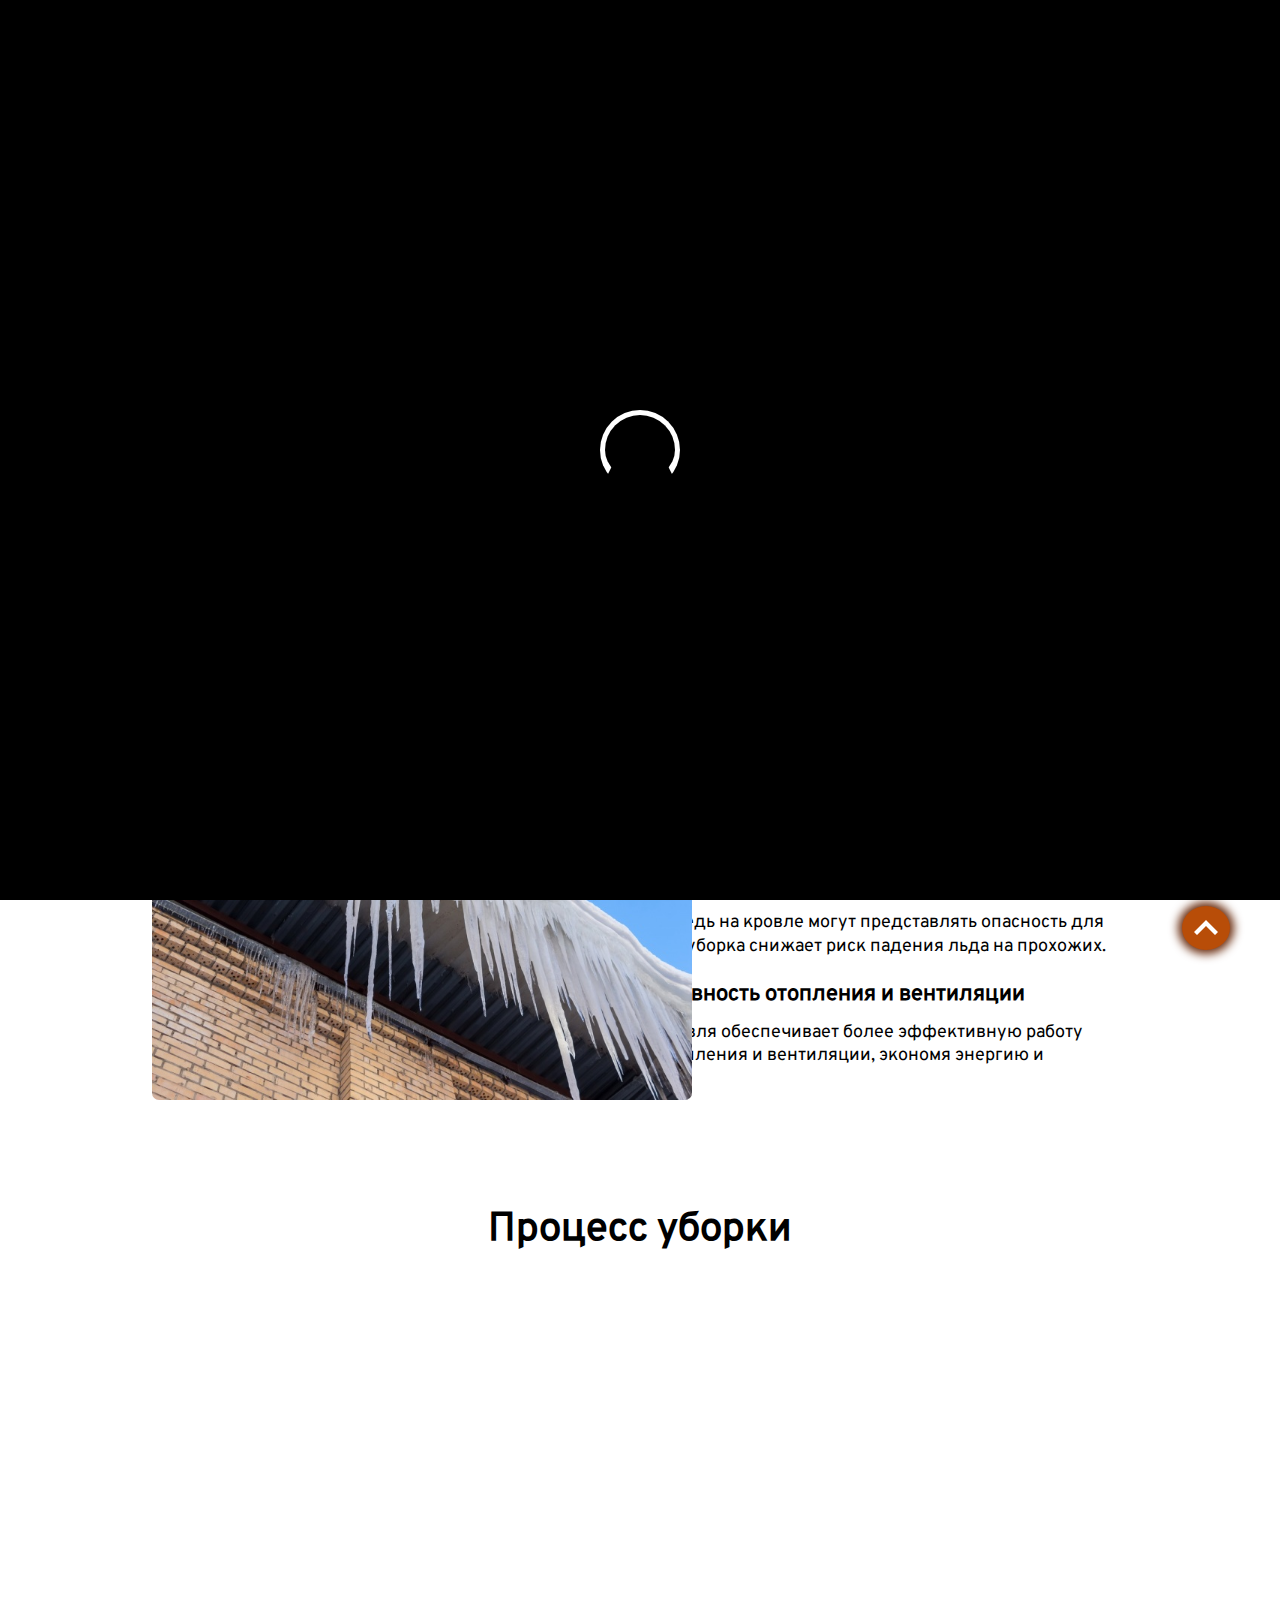
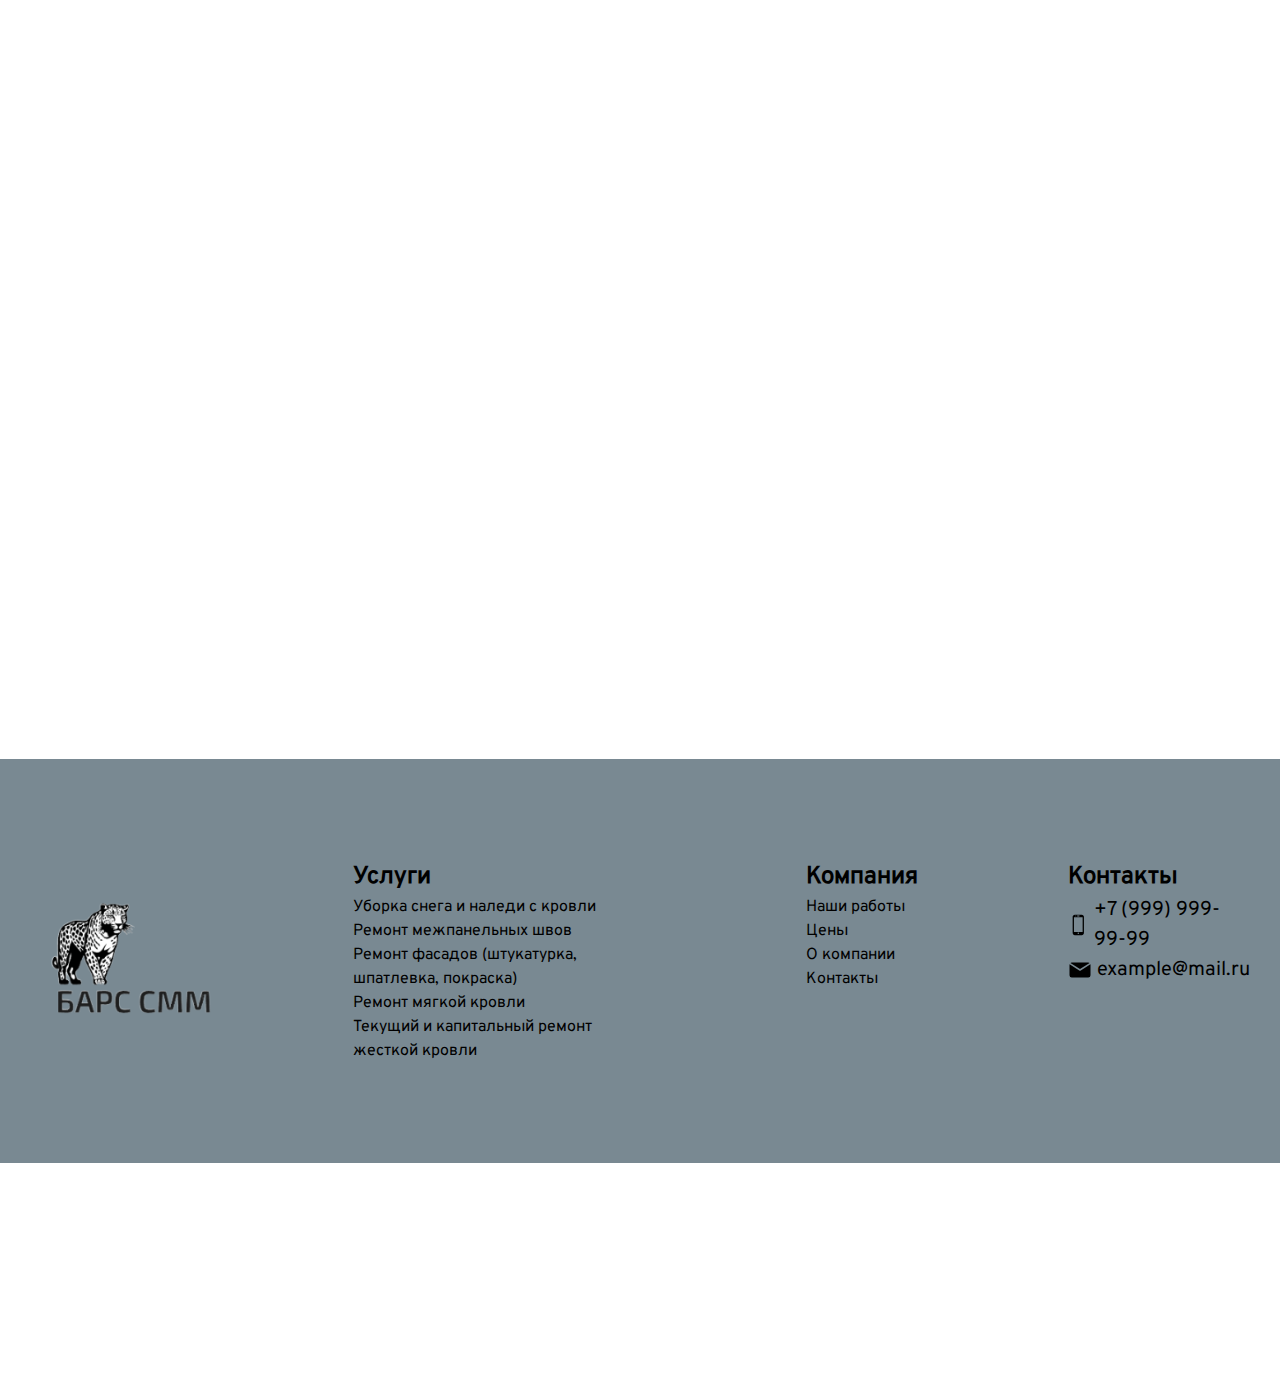
==== pages/snow-remove.html @ 321c091b "first commit" ====
<!DOCTYPE html>
<html lang="en">
<head>
	<meta charset="UTF-8">
	<meta name="viewport" content="width=device-width, initial-scale=1.0">
	<link rel="stylesheet" href="../css/style.css">
	<script src="../script/script.js" defer></script>
	<title>Уборка снега и наледи с кровли</title>
</head>
<body>

	<div class="preloader" id="preloader">
		<div class="load__elem"></div>
	</div>

	<header class="navigation navigation-extra ">
		<div class="container">
			<div class="navigation__wrapper">
				<a href="../index.html" class="navigation__logo">
					<img src="../img/logo.png" alt="">
				</a>
				<nav class="nav">
					<ul class="nav__list">
						<li class="nav__item link__service">
							<a href="" class="nav__link">Услуги</a>
							<ul class="nav__sub-services">
								<li>
									<a class="services__link" href="../pages/snow-remove.html">Уборка снега и наледи с кровли</a>
								</li>
								<li>
									<a class="services__link" href="">Ремонт межпанельных швов</a>
								</li>
								<li>
									<a class="services__link" href="">Ремонт фасадов (штукатурка, шпатлевка, покраска)</a>
								</li>
								<li>
									<a class="services__link" href="">Ремонт мягкой кровли</a>
								</li>
								<li>
									<a class="services__link" href="">Текущий и капитальный ремонт жесткой кровли</a>
								</li>
							</ul>
						</li>
						<li class="nav__item">
							<a href="" class="nav__link">Наши работы</a>
						</li>
						<li class="nav__item">
							<a href="" class="nav__link">Цены</a>
						</li>
						<li class="nav__item">
							<a href="" class="nav__link">О компании</a>
						</li>
						<li class="nav__item">
							<a href="" class="nav__link">Контакты</a>
						</li>
					</ul>
				</nav>
				<div class="navigation__contact contact">
					<button class="contact__button menu-open-button" id="menu-open">
						<span class="contact__icon">
							<svg xmlns="http://www.w3.org/2000/svg" id="phone" x="0" y="0" version="1.1" viewBox="0 0 29 29"
								xml:space="preserve">
								<path
									d="M20.666 27.021a5.907 5.907 0 0 1-2.934-.779l-.126-.071A39.137 39.137 0 0 1 3.491 12.355l-.657-1.095a5.849 5.849 0 0 1 .881-7.153l1.309-1.309c1.1-1.1 2.889-1.1 3.988 0l2.884 2.884a2.83 2.83 0 0 1 .464 3.378l-1.084 1.925a.213.213 0 0 0 .035.255l6.421 6.421a.216.216 0 0 0 .257.034l1.922-1.083.001-.001a2.832 2.832 0 0 1 3.378.464l2.885 2.886c1.1 1.1 1.1 2.889 0 3.988l-1.367 1.366a5.848 5.848 0 0 1-4.142 1.706zM7.018 3.973c-.21 0-.42.08-.58.24L5.129 5.521a3.85 3.85 0 0 0-.58 4.708l.657 1.095a37.13 37.13 0 0 0 13.389 13.107l.126.071c1.526.873 3.446.626 4.672-.602l1.367-1.366a.82.82 0 0 0 0-1.16l-2.885-2.886a.823.823 0 0 0-.983-.134l-1.922 1.083a2.222 2.222 0 0 1-2.652-.363l-6.421-6.421a2.218 2.218 0 0 1-.363-2.651l1.084-1.924a.824.824 0 0 0-.135-.982L7.598 4.213a.818.818 0 0 0-.58-.24z"
									fill="currentColor" class="color000000">
								</path>
							</svg>
						</span>
						<span class="contact__description">Связаться с нами</span>
					</button>
					<div class="menu-items">
						<a href="tel:+74997034047" class="menu-item item-1">
							<div class="menu-icon">
								<svg xmlns="http://www.w3.org/2000/svg" enable-background="new 0 0 512 512" viewBox="0 0 512 512"
									id="phone-icon-1">
									<path
										d="M340.4,0h-170c-30.3,0-55,24.7-55,55V457c0,30.3,24.7,55,55,55h170c30.3,0,55-24.7,55-55V55 C395.4,24.7,370.8,0,340.4,0z M234.7,22.6h42.2c4.9,0,8.8,4.5,8.8,10s-3.9,10-8.8,10h-42.2c-4.9,0-8.8-4.5-8.8-10 S229.8,22.6,234.7,22.6z M194.8,21.1c6.3,0,11.5,5.1,11.5,11.5S201.1,44,194.8,44c-6.3,0-11.5-5.1-11.5-11.5S188.4,21.1,194.8,21.1z M255.8,477.1c-10.2,0-18.4-8.2-18.4-18.4c0-10.2,8.2-18.4,18.4-18.4s18.4,8.2,18.4,18.4C274.2,468.9,266,477.1,255.8,477.1z M363.4,429.5H147.5V66.6h215.9V429.5z"
										fill="currentColor"></path>
								</svg>
							</div>
						</a>
						<a href="https://t.me/misha0773username" target="_blank" class="menu-item item-2">
							<div class="menu-icon">
								<svg xmlns="http://www.w3.org/2000/svg" data-name="Layer 1" viewBox="0 0 24 24" id="telegram">
									<path
										d="M22.26465,2.42773a2.04837,2.04837,0,0,0-2.07813-.32421L2.26562,9.33887a2.043,2.043,0,0,0,.1045,3.81836l3.625,1.26074,2.0205,6.68164A.998.998,0,0,0,8.134,21.352c.00775.012.01868.02093.02692.03259a.98844.98844,0,0,0,.21143.21576c.02307.01758.04516.03406.06982.04968a.98592.98592,0,0,0,.31073.13611l.01184.001.00671.00287a1.02183,1.02183,0,0,0,.20215.02051c.00653,0,.01233-.00312.0188-.00324a.99255.99255,0,0,0,.30109-.05231c.02258-.00769.04193-.02056.06384-.02984a.9931.9931,0,0,0,.20429-.11456,250.75993,250.75993,0,0,1,.15222-.12818L12.416,18.499l4.03027,3.12207a2.02322,2.02322,0,0,0,1.24121.42676A2.05413,2.05413,0,0,0,19.69531,20.415L22.958,4.39844A2.02966,2.02966,0,0,0,22.26465,2.42773ZM9.37012,14.73633a.99357.99357,0,0,0-.27246.50586l-.30951,1.504-.78406-2.59307,4.06525-2.11695ZM17.67188,20.04l-4.7627-3.68945a1.00134,1.00134,0,0,0-1.35352.11914l-.86541.9552.30584-1.48645,7.083-7.083a.99975.99975,0,0,0-1.16894-1.59375L6.74487,12.55432,3.02051,11.19141,20.999,3.999Z"
										fill="currentColor">
									</path>
								</svg>
							</div>
						</a>
						<a href="mailto:example@mail.ru" class="menu-item item-3">
							<div class="menu-icon">
								<svg xmlns="http://www.w3.org/2000/svg" viewBox="0 0 32 32" id="mail">
									<path d="M16,14.81,28.78,6.6A3,3,0,0,0,27,6H5a3,3,0,0,0-1.78.6Z" fill="currentColor"></path>
									<path
										d="M16.54,16.84h0l-.17.08-.08,0A1,1,0,0,1,16,17h0a1,1,0,0,1-.25,0l-.08,0-.17-.08h0L2.1,8.26A3,3,0,0,0,2,9V23a3,3,0,0,0,3,3H27a3,3,0,0,0,3-3V9a3,3,0,0,0-.1-.74Z"
										fill="currentColor">
									</path>
								</svg>
							</div>
						</a>
					</div>
				</div>
	
			</div>
	
		</div>
	</header>
	<main>
		<section class="banner-snow">
			<div class="container">
				<div class="banner-snow__wrapper">
					<h1 class="banner-snow__title anim">Уборка снега и наледи с кровли</h1>
					<p class="banner-snow__description anim">Уборка снега и наледи с кровли – неотъемлемая часть обслуживания зданий в зимний период. Это процесс, направленный на
					предотвращение негативных последствий, которые могут возникнуть из-за накопления снега и льда на кровле.</p>
					<p class="banner-snow__description--extra anim">
						Безопасность, сохранность конструкций, эффективность отопления и вентиляции – все это зависит от регулярной уборки снега
						и наледи.
					</p>
				</div>
			</div>
		</section>
		<section class="benefit-snow">
			<div class="container">
				<div class="benefit-snow__wrapper">
					<h2 class="benefit-snow__title anim">Преимущества уборки</h2>
					<ul class="benefit-snow__list anim">
						<li class="benefit-snow__item">
							<h3>Предотвращение повреждений</h3>
							<p>Регулярная уборка предотвращает повреждения кровли, избегая протечек и обеспечивая долгий срок службы материалов.
							</p>
						</li>
						<li class="benefit-snow__item">
							<h3>Безопасность проходящих мимо</h3>
							<p>Снег и наледь на кровле могут представлять опасность для прохожих, уборка снижает риск падения льда на прохожих.
							</p>
						</li>
						<li class="benefit-snow__item">
							<h3>Эффективность отопления и вентиляции</h3>
							<p>Чистая кровля обеспечивает более эффективную работу систем отопления и вентиляции, экономя энергию и средства.
							</p>
						</li>
					</ul>
					<div class="benefit-snow__img anim">
						<img src="../img/snow-clean4.jpg" alt="">
					</div>
				</div>
			</div>
		</section>
		<section class="process-snow">
			<div class="container">
				<div class="process-snow__wrapper">
					<h2 class="process-snow__title">Процесс уборки</h2>
					<div class="process-snow__card-wrapper">
						<div class="process-snow__card snow-card snow-card--left anim">
							<div class="snow-card__wrapper-title">
								<h3 class="snow-card__title">Оценка состояния</h3>
								<p class="snow-card__text">Наши профессионалы начинают с оценки текущего состояния кровли, определяя объем работ.</p>
							</div>
							<div class="snow-card__img">
								<img src="../img/snow-clean5.jpg" alt="">
							</div>
						</div>
						<div class="process-snow__card snow-card  snow-card--right anim">
							<div class="snow-card__wrapper-title">
								<h3 class="snow-card__title">Инструменты и техники</h3>
								<p class="snow-card__text">Мы используем современные инструменты и техники, включая альпинистское снаряжение и специализированные инструменты для
								удаления снега и льда.
								</p>
							</div>
							<div class="snow-card__img">
								<img src="../img/snow-clean6.jpg" alt="">
							</div>
						</div>
						<div class="process-snow__card snow-card snow-card--left anim">
							<div class="snow-card__wrapper-title">
								<h3 class="snow-card__title">Безопасность</h3>
								<p class="snow-card__text">При проведении работ соблюдаются строгие меры безопасности для специалистов и окружающих.
								</p>
							</div>
							<div class="snow-card__img">
								<img src="../img/snow-clean7.jpg" alt="">
							</div>
						</div>
					</div>
				</div>
			</div>
		</section>
	</main>
	<footer class="footer">
		<div class="container">
			<div class="footer__container">
				<div class="footer__logo">
					<img src="/img/logo.png" alt="">
				</div>
				<div class="footer__wrapper">
					<div class="footer__menu-wrapper">
						<h2 class="footer__menu-title">Услуги</h2>
						<ul class="footer__menu-list">
							<li class="footer__menu-item">
								<a class="footer__menu-link" href="../pages/snow-remove.html">Уборка снега и наледи с кровли</a>
							</li>
							<li class="footer__menu-item">
								<a class="footer__menu-link" href="">Ремонт межпанельных швов</a>
							</li>
							<li class="footer__menu-item">
								<a class="footer__menu-link" href="">Ремонт фасадов (штукатурка, шпатлевка, покраска)</a>
							</li>
							<li class="footer__menu-item">
								<a class="footer__menu-link" href="">Ремонт мягкой кровли</a>
							</li>
							<li class="footer__menu-item">
								<a class="footer__menu-link" href="">Текущий и капитальный ремонт жесткой кровли</a>
							</li>
						</ul>
					</div>
					<div class="footer__menu-wrapper">
						<h2 class="footer__menu-title">Компания</h2>
						<ul class="footer__menu-list">
							<li class="footer__menu-item">
								<a class="footer__menu-link" href="">Наши работы</a>
							</li>
							<li class="footer__menu-item">
								<a class="footer__menu-link" href="">Цены</a>
							</li>
							<li class="footer__menu-item">
								<a class="footer__menu-link" href="">О компании</a>
							</li>
							<li class="footer__menu-item">
								<a class="footer__menu-link" href="">Контакты</a>
							</li>
						</ul>
					</div>
					<div class="footer__menu-wrapper">
						<h2 class="footer__menu-title">Контакты</h2>
						<ul class="footer__menu-list">
							<li class="footer__menu-item footer__menu-extra">
								<span class="footer__icon footer__icon-phone">
									<svg xmlns="http://www.w3.org/2000/svg" enable-background="new 0 0 512 512" viewBox="0 0 512 512">
										<path d="M340.4,0h-170c-30.3,0-55,24.7-55,55V457c0,30.3,24.7,55,55,55h170c30.3,0,55-24.7,55-55V55
												C395.4,24.7,370.8,0,340.4,0z M234.7,22.6h42.2c4.9,0,8.8,4.5,8.8,10s-3.9,10-8.8,10h-42.2c-4.9,0-8.8-4.5-8.8-10
												S229.8,22.6,234.7,22.6z M194.8,21.1c6.3,0,11.5,5.1,11.5,11.5S201.1,44,194.8,44c-6.3,0-11.5-5.1-11.5-11.5S188.4,21.1,194.8,21.1z
												 M255.8,477.1c-10.2,0-18.4-8.2-18.4-18.4c0-10.2,8.2-18.4,18.4-18.4s18.4,8.2,18.4,18.4C274.2,468.9,266,477.1,255.8,477.1z
												 M363.4,429.5H147.5V66.6h215.9V429.5z" fill="currentColor"></path>
									</svg>
								</span>
								<a class="footer__menu-link" href="tel:+74997034047">+7 (999) 999-99-99</a>
							</li>
							<li class="footer__menu-item footer__menu-extra mb-15">
								<span class="footer__icon footer__icon-mail">
									<svg xmlns="http://www.w3.org/2000/svg" viewBox="0 0 32 32">
										<path d="M16,14.81,28.78,6.6A3,3,0,0,0,27,6H5a3,3,0,0,0-1.78.6Z" fill="currentColor"></path>
										<path d="M16.54,16.84h0l-.17.08-.08,0A1,1,0,0,1,16,17h0a1,1,0,0,1-.25,0l-.08,0-.17-.08h0L2.1,8.26A3,3,0,0,0,2,9V23a3,3,0,0,0,3,3H27a3,3,0,0,0,3-3V9a3,3,0,0,0-.1-.74Z" fill="currentColor">
										</path>
									</svg>
								</span>
								<a class="footer__menu-link" href="mailto:spb@alpateks.ru">example@mail.ru</a>
							</li>
						</ul>
					</div>
				</div>
			</div>
		</div>
	</footer>
	<div id="back_to_top" class="back-to-top">
		<svg xmlns="http://www.w3.org/2000/svg" style="transform: rotate(270deg);" width="24" height="24" viewBox="0 0 24 24">
			<path d="M5 3l3.057-3 11.943 12-11.943 12-3.057-3 9-9z" fill="currentColor" />
		</svg>
	</div>

	<img src="../img/Group 2.png" class="scroll-image" alt="Scroll Image">
</body>
</html>
---- css/style.css ----
@import url(normalize.css);
@import url(global.css);
@import url(main.css);
@import url(header.css);
@import url(footer.css);
@import url(snow.css);
@import url(preloader.css);
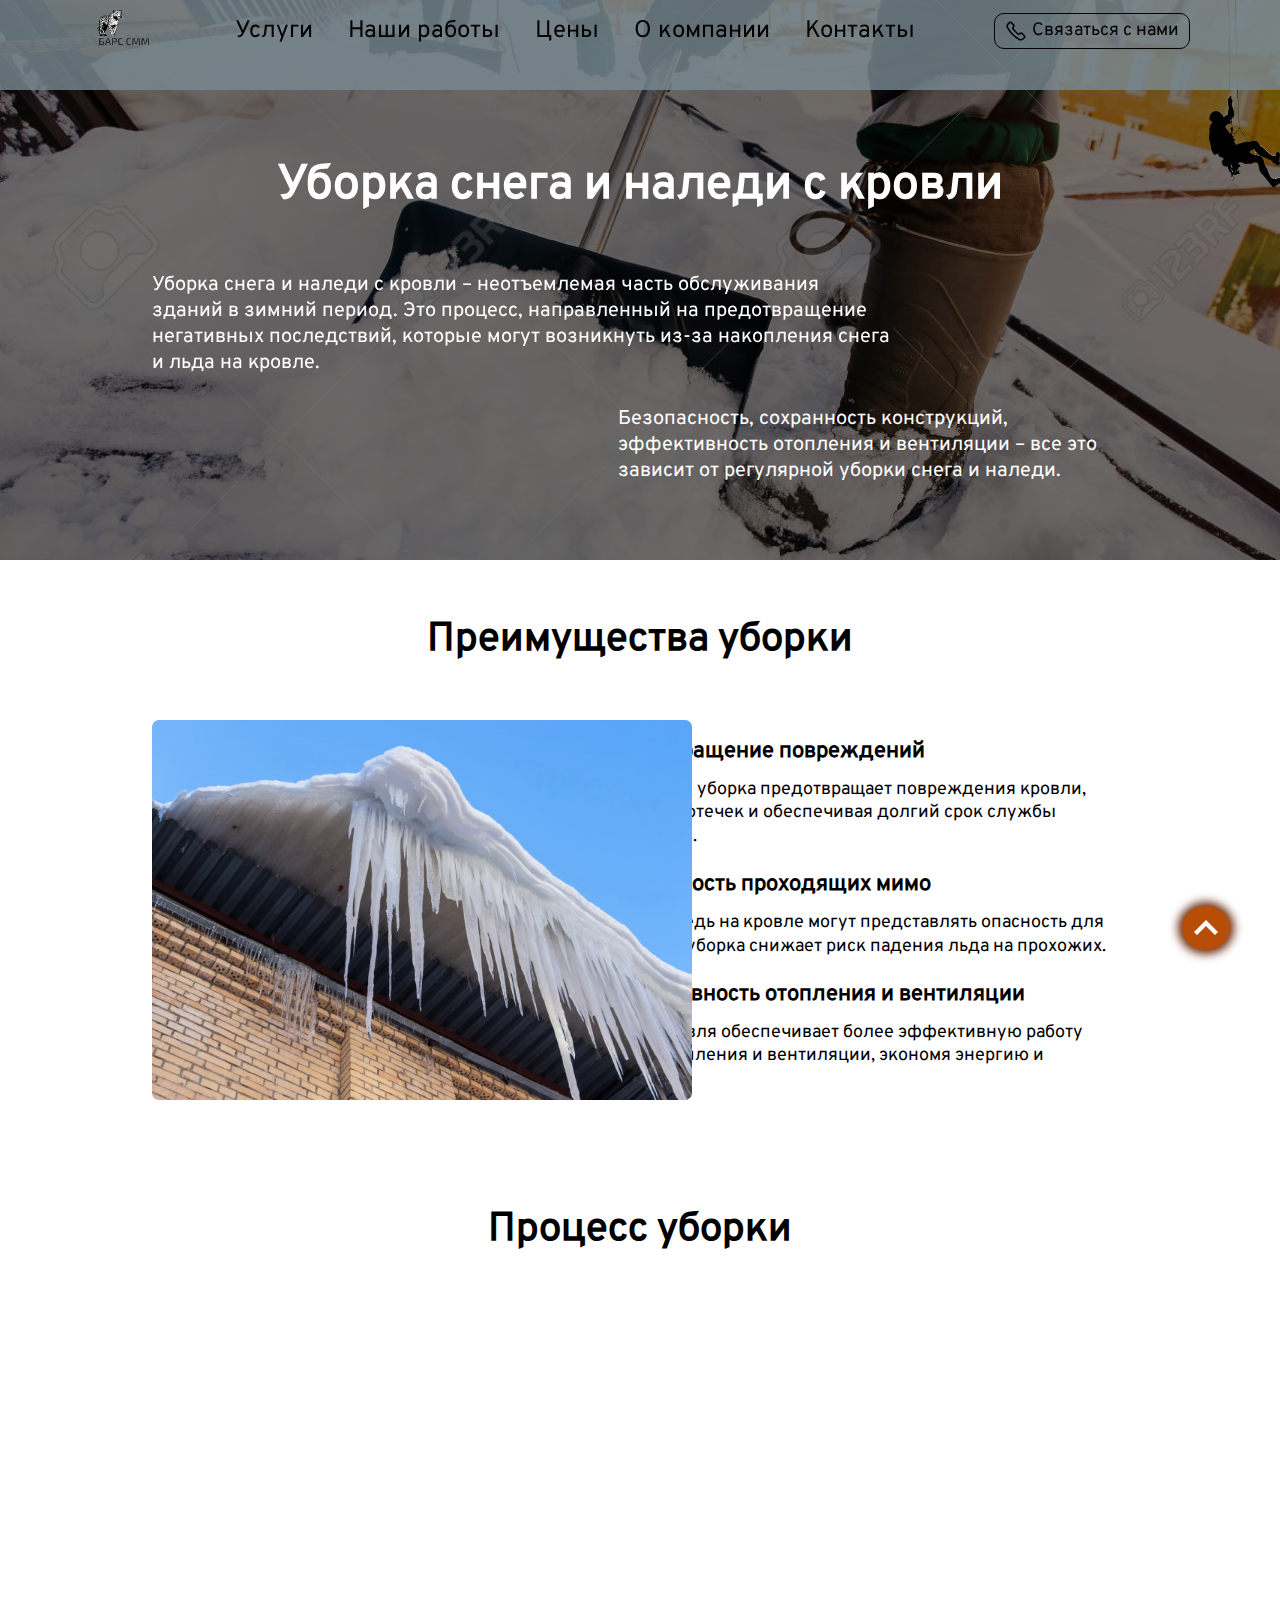
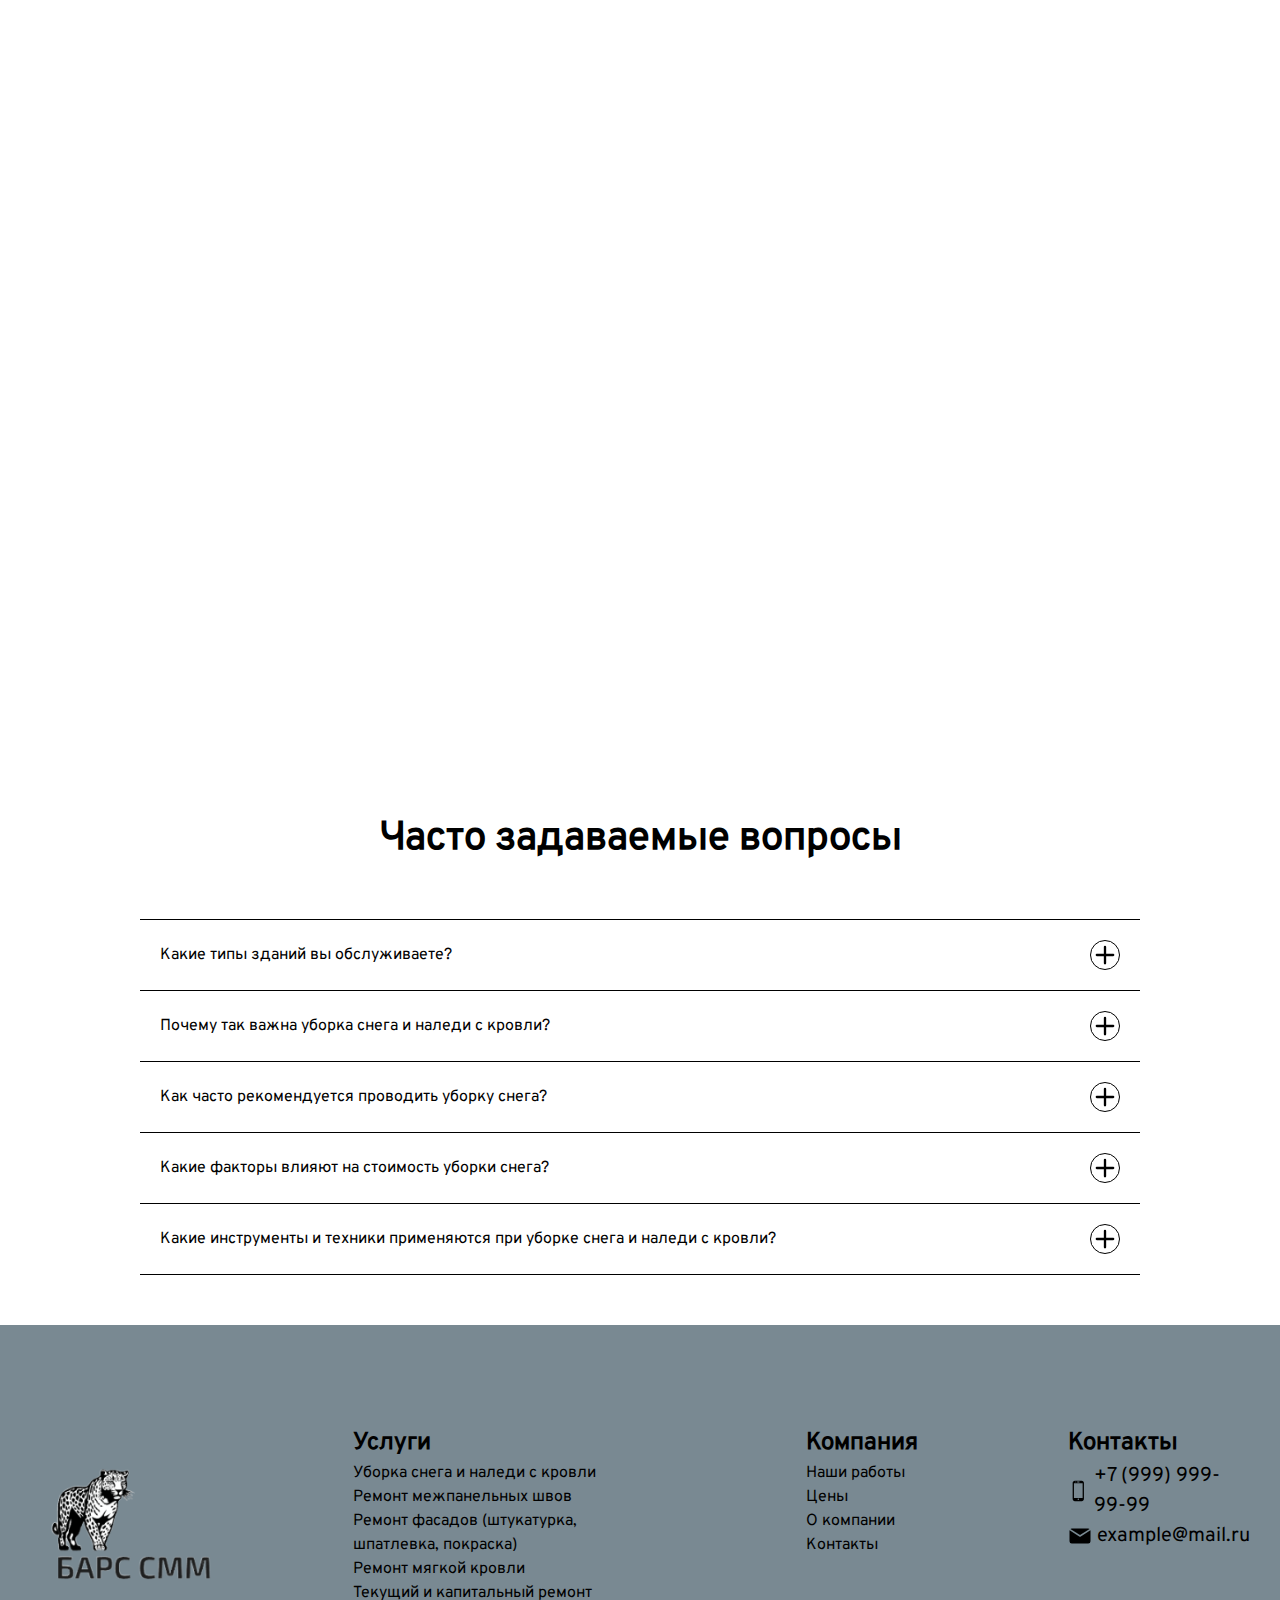
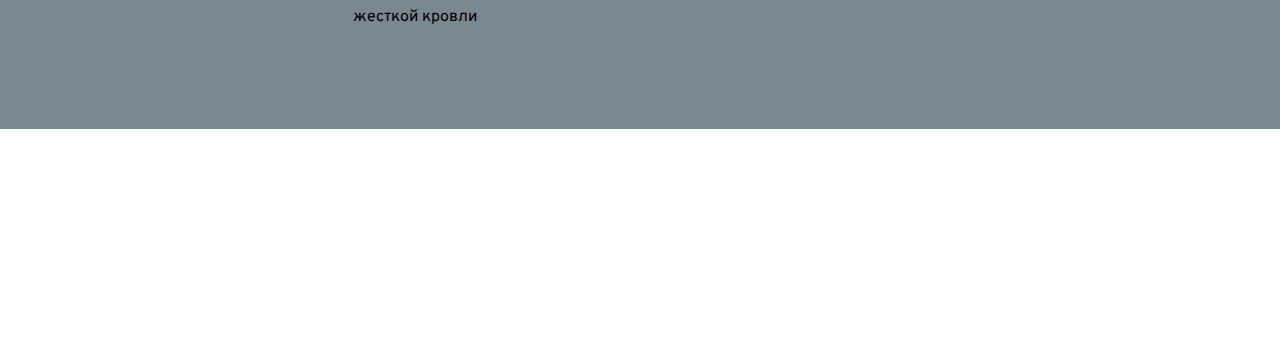
==== commit fada171f: "commit" ====
--- a/pages/snow-remove.html
+++ b/pages/snow-remove.html
@@ -68,6 +68,10 @@
 						</span>
 						<span class="contact__description">Связаться с нами</span>
 					</button>
+					<div class="menu-close-button">
+						<span></span>
+						<span></span>
+					</div>
 					<div class="menu-items">
 						<a href="tel:+74997034047" class="menu-item item-1">
 							<div class="menu-icon">
@@ -187,6 +191,112 @@
 				</div>
 			</div>
 		</section>
+		<section class="faq-snow">
+			<div class="container">
+				<h1 class="faq-snow__title">Часто задаваемые вопросы</h1>
+				<div class="faq-snow__wrapper">
+					<div class="faq-snow__accordion accordion accordion--first">
+						<button type="button" class="accordion__button">Какие типы зданий вы обслуживаете?
+							<span>
+								<svg xmlns="http://www.w3.org/2000/svg" viewBox="0 0 24 24" id="plus">
+									<g data-name="Layer 2">
+										<g data-name="plus">
+											<rect width="24" height="24" opacity="0" transform="rotate(180 12 12)"></rect>
+											<path d="M19 11h-6V5a1 1 0 0 0-2 0v6H5a1 1 0 0 0 0 2h6v6a1 1 0 0 0 2 0v-6h6a1 1 0 0 0 0-2z" fill="currentColor"></path>
+										</g>
+									</g>
+								</svg>
+							</span>
+						</button>
+						<div class="accordion__body accordion__body--hidden">
+							<p>Мы предоставляем услуги по уборке снега и наледи для различных типов зданий, включая частные дома, офисные здания,
+							промышленные объекты и другие.</p>
+						</div>
+					</div>
+
+					<div class="faq-snow__accordion accordion">
+						<button type="button" class="accordion__button">Почему так важна уборка снега и наледи с кровли?
+							<span>
+								<svg xmlns="http://www.w3.org/2000/svg" viewBox="0 0 24 24">
+									<g data-name="Layer 2">
+										<g data-name="plus">
+											<rect width="24" height="24" opacity="0" transform="rotate(180 12 12)"></rect>
+											<path d="M19 11h-6V5a1 1 0 0 0-2 0v6H5a1 1 0 0 0 0 2h6v6a1 1 0 0 0 2 0v-6h6a1 1 0 0 0 0-2z"
+												fill="currentColor"></path>
+										</g>
+									</g>
+								</svg>
+							</span>
+						</button>
+						<div class="accordion__body accordion__body--hidden">
+							<p>Уборка снега и наледи предотвращает повреждения кровли, обеспечивает безопасность и поддерживает эффективность работы
+							систем отопления и вентиляции.</p>
+						</div>
+					</div>
+
+					<div class="faq-snow__accordion accordion">
+						<button type="button" class="accordion__button">Как часто рекомендуется проводить уборку снега?
+							<span>
+								<svg xmlns="http://www.w3.org/2000/svg" viewBox="0 0 24 24">
+									<g data-name="Layer 2">
+										<g data-name="plus">
+											<rect width="24" height="24" opacity="0" transform="rotate(180 12 12)"></rect>
+											<path d="M19 11h-6V5a1 1 0 0 0-2 0v6H5a1 1 0 0 0 0 2h6v6a1 1 0 0 0 2 0v-6h6a1 1 0 0 0 0-2z"
+												fill="currentColor"></path>
+										</g>
+									</g>
+								</svg>
+							</span>
+						</button>
+						<div class="accordion__body accordion__body--hidden">
+							<p>Рекомендуется проводить уборку снега при накоплении значительного слоя, а также после сильных снегопадов, чтобы
+							предотвратить повреждения и обеспечить безопасность.</p>
+						</div>
+					</div>
+
+					<div class="faq-snow__accordion accordion">
+						<button type="button" class="accordion__button">Какие факторы влияют на стоимость уборки снега?
+							<span>
+								<svg xmlns="http://www.w3.org/2000/svg" viewBox="0 0 24 24">
+									<g data-name="Layer 2">
+										<g data-name="plus">
+											<rect width="24" height="24" opacity="0" transform="rotate(180 12 12)"></rect>
+											<path d="M19 11h-6V5a1 1 0 0 0-2 0v6H5a1 1 0 0 0 0 2h6v6a1 1 0 0 0 2 0v-6h6a1 1 0 0 0 0-2z"
+												fill="currentColor"></path>
+										</g>
+									</g>
+								</svg>
+							</span>
+						</button>
+						<div class="accordion__body accordion__body--hidden">
+							<p>Стоимость зависит от размера и типа здания, объема снега, сложности доступа, а также необходимости использования
+							специализированных инструментов.</p>
+						</div>
+					</div>
+
+					<div class="faq-snow__accordion accordion">
+						<button type="button" class="accordion__button">Какие инструменты и техники применяются при уборке снега и наледи с кровли?
+							<span>
+								<svg xmlns="http://www.w3.org/2000/svg" viewBox="0 0 24 24">
+									<g data-name="Layer 2">
+										<g data-name="plus">
+											<rect width="24" height="24" opacity="0" transform="rotate(180 12 12)"></rect>
+											<path d="M19 11h-6V5a1 1 0 0 0-2 0v6H5a1 1 0 0 0 0 2h6v6a1 1 0 0 0 2 0v-6h6a1 1 0 0 0 0-2z"
+												fill="currentColor"></path>
+										</g>
+									</g>
+								</svg>
+							</span>
+						</button>
+						<div class="accordion__body accordion__body--hidden">
+							<p>Мы используем специализированные инструменты, включая современное альпинистское снаряжение, лопаты, обогреватели и
+							другие средства.</p>
+						</div>
+					</div>
+
+				</div>
+			</div>
+		</section>
 	</main>
 	<footer class="footer">
 		<div class="container">
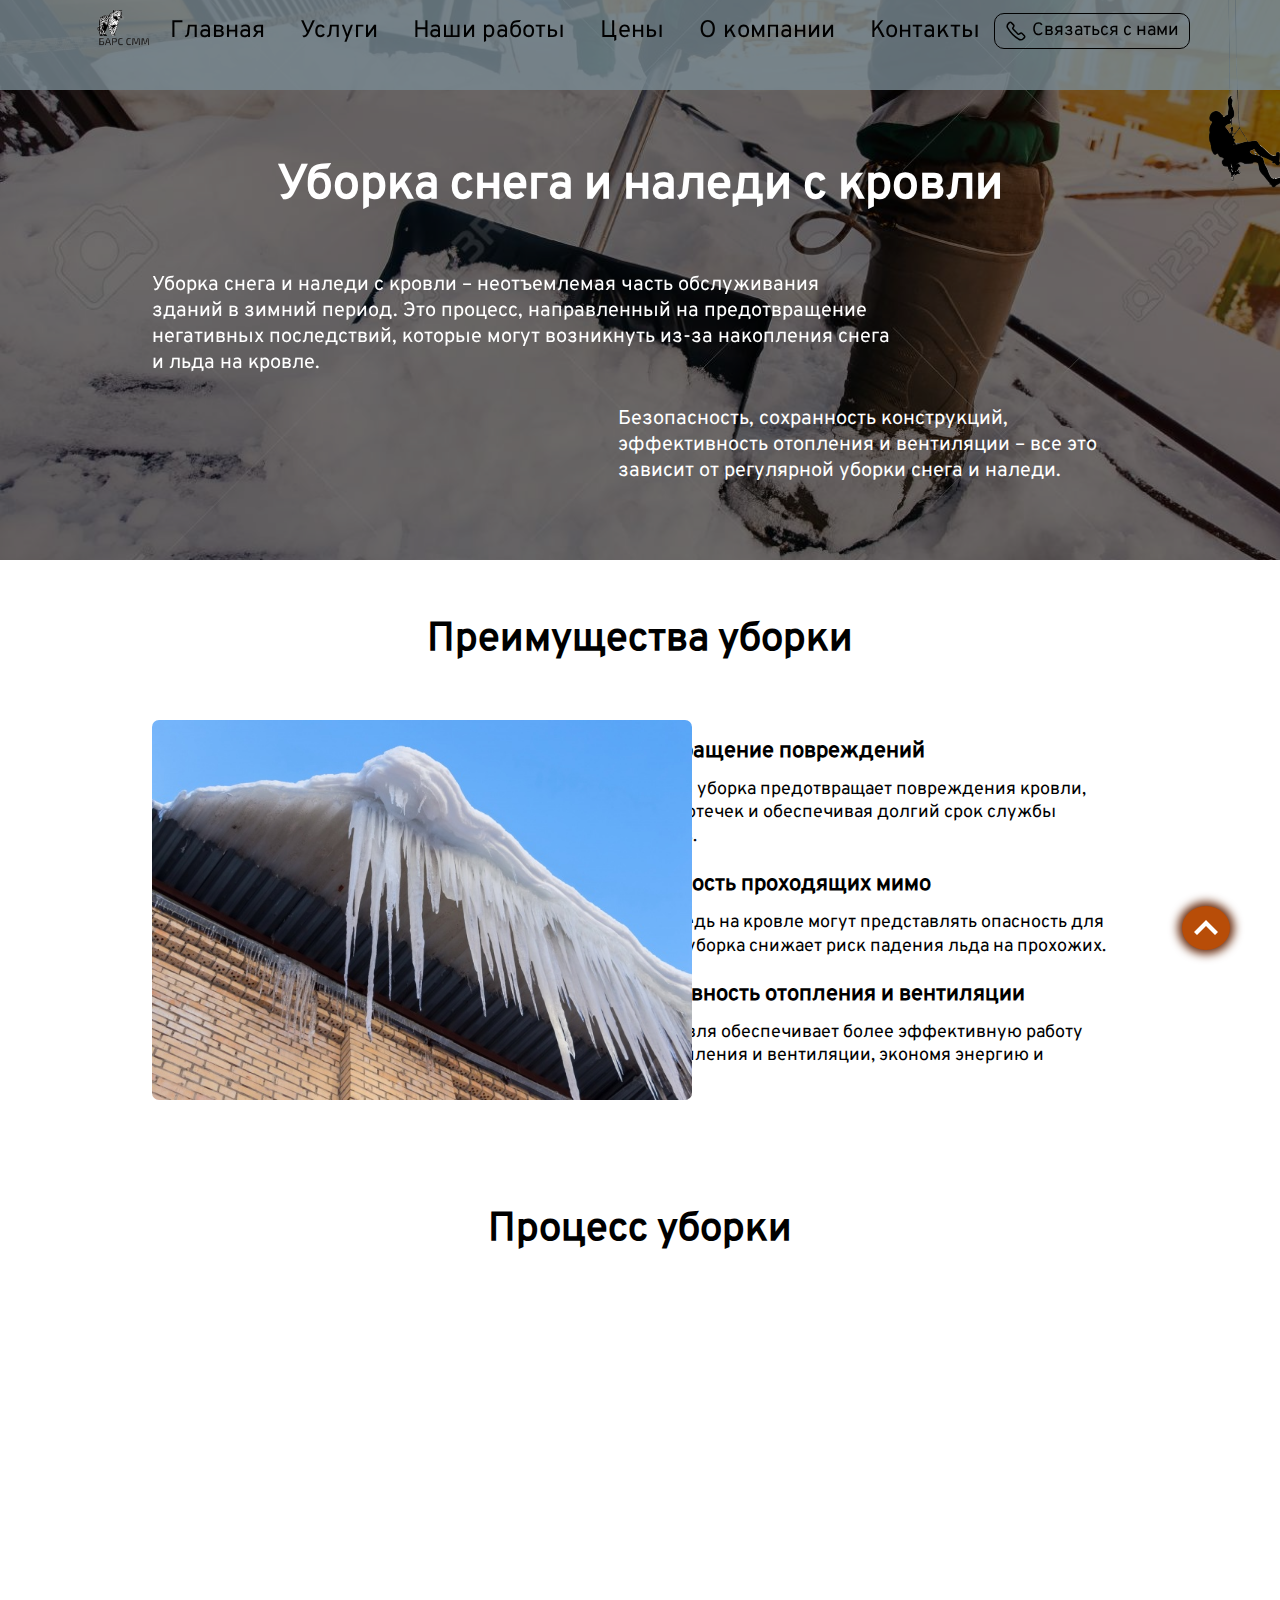
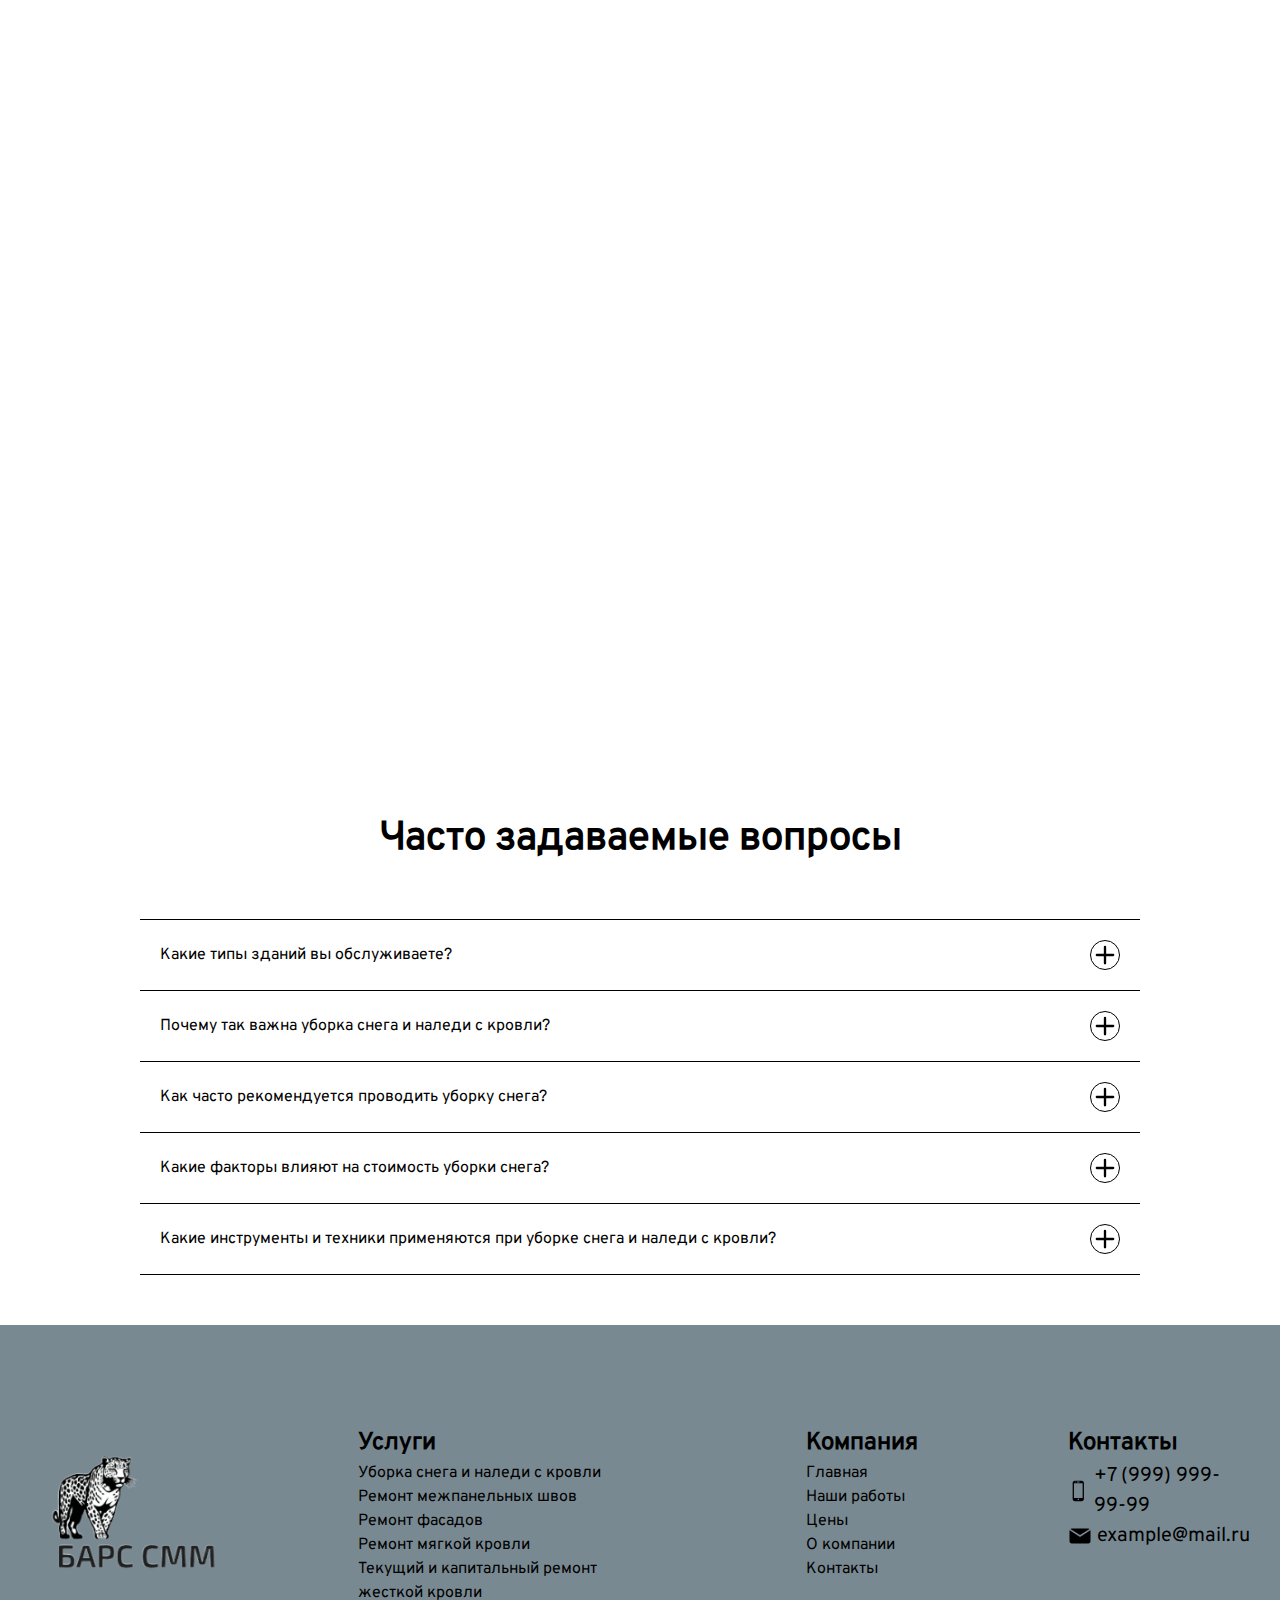
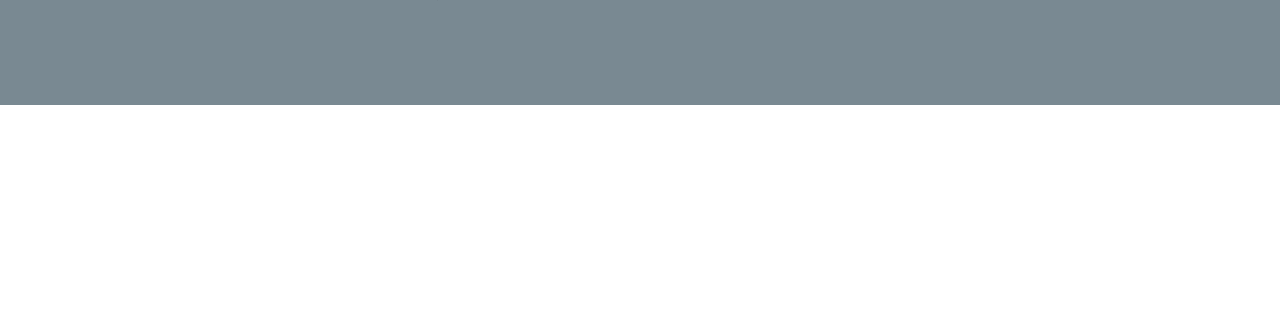
==== commit 2028a185: "update" ====
--- a/pages/snow-remove.html
+++ b/pages/snow-remove.html
@@ -21,6 +21,9 @@
 				</a>
 				<nav class="nav">
 					<ul class="nav__list">
+						<li class="nav__item">
+							<a href="../index.html" class="nav__link">Главная</a>
+						</li>
 						<li class="nav__item link__service">
 							<a href="" class="nav__link">Услуги</a>
 							<ul class="nav__sub-services">
@@ -28,21 +31,21 @@
 									<a class="services__link" href="../pages/snow-remove.html">Уборка снега и наледи с кровли</a>
 								</li>
 								<li>
-									<a class="services__link" href="">Ремонт межпанельных швов</a>
-								</li>
-								<li>
-									<a class="services__link" href="">Ремонт фасадов (штукатурка, шпатлевка, покраска)</a>
-								</li>
-								<li>
-									<a class="services__link" href="">Ремонт мягкой кровли</a>
-								</li>
-								<li>
-									<a class="services__link" href="">Текущий и капитальный ремонт жесткой кровли</a>
+									<a class="services__link" href="interpanel-seams.html">Ремонт межпанельных швов</a>
+								</li>
+								<li>
+									<a class="services__link" href="facade-repair.html">Ремонт фасадов</a>
+								</li>
+								<li>
+									<a class="services__link" href="soft-roof.html">Ремонт мягкой кровли</a>
+								</li>
+								<li>
+									<a class="services__link" href="hard-roof.html">Текущий и капитальный ремонт жесткой кровли</a>
 								</li>
 							</ul>
 						</li>
 						<li class="nav__item">
-							<a href="" class="nav__link">Наши работы</a>
+							<a href="our-works.html" class="nav__link">Наши работы</a>
 						</li>
 						<li class="nav__item">
 							<a href="" class="nav__link">Цены</a>
@@ -302,7 +305,7 @@
 		<div class="container">
 			<div class="footer__container">
 				<div class="footer__logo">
-					<img src="/img/logo.png" alt="">
+					<img src="../img/logo.png" alt="">
 				</div>
 				<div class="footer__wrapper">
 					<div class="footer__menu-wrapper">
@@ -312,16 +315,16 @@
 								<a class="footer__menu-link" href="../pages/snow-remove.html">Уборка снега и наледи с кровли</a>
 							</li>
 							<li class="footer__menu-item">
-								<a class="footer__menu-link" href="">Ремонт межпанельных швов</a>
-							</li>
-							<li class="footer__menu-item">
-								<a class="footer__menu-link" href="">Ремонт фасадов (штукатурка, шпатлевка, покраска)</a>
-							</li>
-							<li class="footer__menu-item">
-								<a class="footer__menu-link" href="">Ремонт мягкой кровли</a>
-							</li>
-							<li class="footer__menu-item">
-								<a class="footer__menu-link" href="">Текущий и капитальный ремонт жесткой кровли</a>
+								<a class="footer__menu-link" href="interpanel-seams.html">Ремонт межпанельных швов</a>
+							</li>
+							<li class="footer__menu-item">
+								<a class="footer__menu-link" href="facade-repair.html">Ремонт фасадов</a>
+							</li>
+							<li class="footer__menu-item">
+								<a class="footer__menu-link" href="soft-roof.html">Ремонт мягкой кровли</a>
+							</li>
+							<li class="footer__menu-item">
+								<a class="footer__menu-link" href="hard-roof.html">Текущий и капитальный ремонт жесткой кровли</a>
 							</li>
 						</ul>
 					</div>
@@ -329,7 +332,10 @@
 						<h2 class="footer__menu-title">Компания</h2>
 						<ul class="footer__menu-list">
 							<li class="footer__menu-item">
-								<a class="footer__menu-link" href="">Наши работы</a>
+								<a class="footer__menu-link" href="../index.html">Главная</a>
+							</li>
+							<li class="footer__menu-item">
+								<a class="footer__menu-link" href="our-works.html">Наши работы</a>
 							</li>
 							<li class="footer__menu-item">
 								<a class="footer__menu-link" href="">Цены</a>
--- a/css/style.css
+++ b/css/style.css
@@ -4,4 +4,9 @@
 @import url(header.css);
 @import url(footer.css);
 @import url(snow.css);
+@import url(interpanel.css);
+@import url(facade.css);
+@import url(soft.css);
+@import url(hard.css);
+@import url(our-works.css);
 @import url(preloader.css);